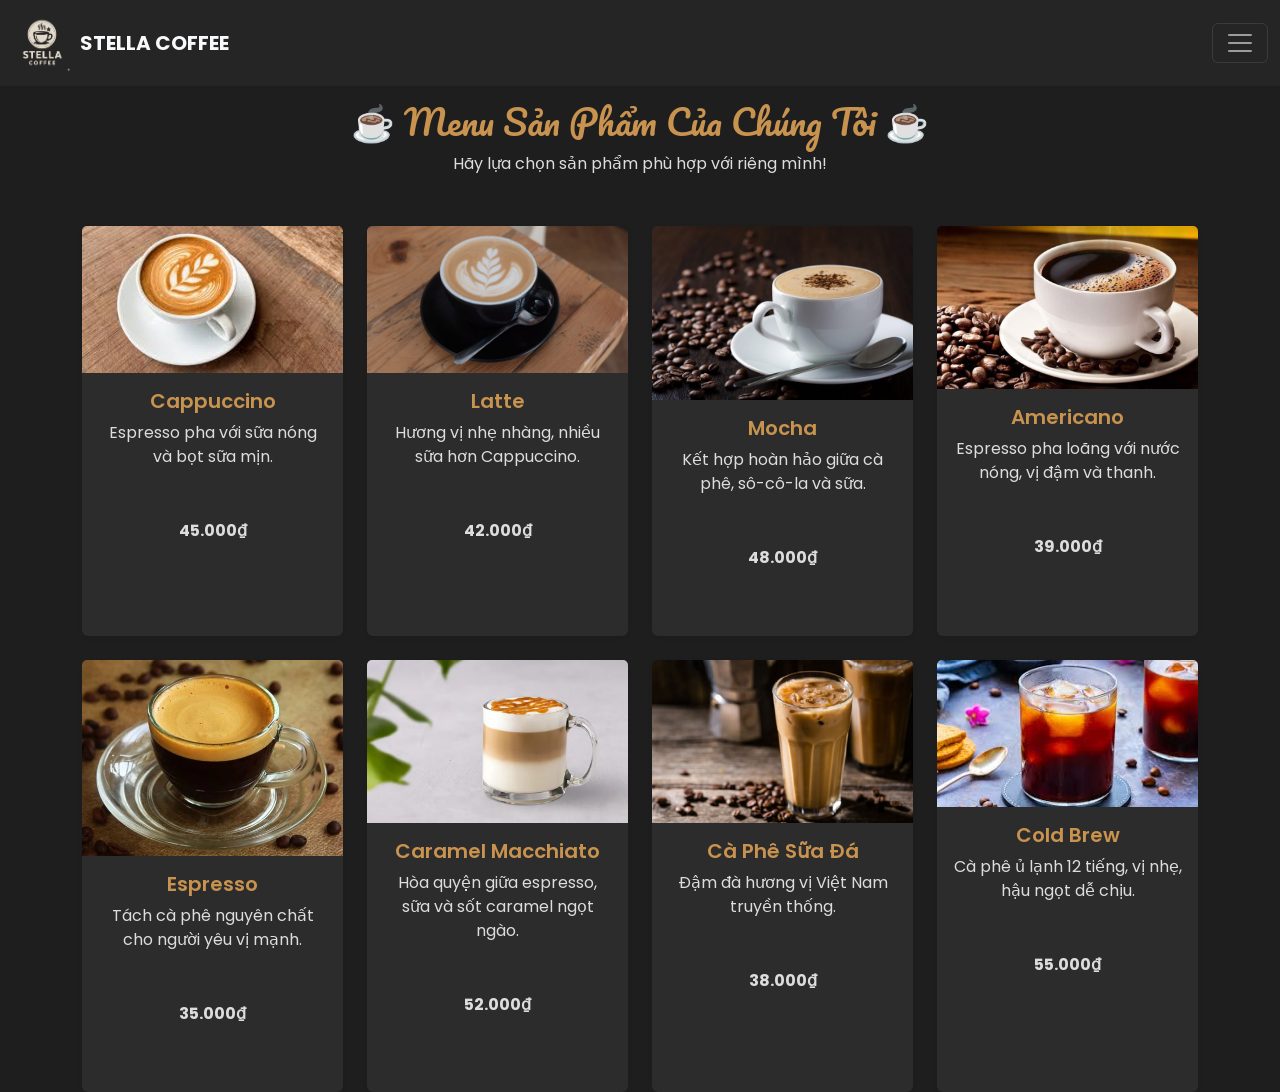
==== Menu.html @ ab0bbe63 "Cải thiện trang Contact" ====
<!DOCTYPE html>
<html lang="vi">

<head>
    <meta charset="UTF-8">
    <meta name="viewport" content="width=device-width, initial-scale=1.0">
    <title>Menu - Stella Coffee</title>
    <link rel="icon" type="image/png" href="assets/images/logo.png">

    <!-- Bootstrap -->
    <link href="https://cdn.jsdelivr.net/npm/bootstrap@5.3.8/dist/css/bootstrap.min.css" rel="stylesheet"
        integrity="sha384-sRIl4kxILFvY47J16cr9ZwB07vP4J8+LH7qKQnuqkuIAvNWLzeN8tE5YBujZqJLB" crossorigin="anonymous">

    <!-- Font đẹp -->
    <link href="https://fonts.googleapis.com/css2?family=Pacifico&family=Poppins:wght@400;600&display=swap"
        rel="stylesheet">

    <!-- Custom CSS -->
    <link rel="stylesheet" href="assets/style.css">

    <style>
        body {
            background-color: #1e1e1e;
            color: #f5f5f5;
            font-family: "Poppins", sans-serif;
        }

        .navbar {
            background-color: #252525;
        }

        .menu-section {
            min-height: 100vh;
            padding-top: 100px;
            text-align: center;
            background-color: #1e1e1e;
        }

        .menu-section h1 {
            color: #c8924f;
            font-family: "Pacifico", cursive;
            font-size: 2.2rem;
            margin-bottom: 10px;
        }

        .menu-section p {
            color: #ddd;
            margin-bottom: 50px;
        }

        .card {
            background-color: #2c2c2c;
            border: none;
            transition: transform 0.3s ease, box-shadow 0.3s ease;
        }

        .card:hover {
            transform: translateY(-10px);
            box-shadow: 0 6px 20px rgba(0, 0, 0, 0.4);
        }

        .card img {
            transition: transform 0.4s ease;
        }

        .card:hover img {
            transform: scale(1.05);
        }

        .card-title {
            color: #c8924f;
            font-weight: 600;
        }

        .card-text {
            color: #bbb;
        }

        .price {
            color: #f5f5f5;
            font-weight: bold;
        }
    </style>
</head>

<body>
    <!-- Thanh điều hướng -->
    <header>
        <nav class="navbar fixed-top navbar-dark">
            <div class="container-fluid">
                <a href="index.html" class="navbar-brand d-flex align-items-center">
                    <img src="assets/images/logo.png" alt="Logo Coffee"
                        style="width: 60px; height: auto; margin-right: 8px;">
                    <span class="fw-bold text-light">STELLA COFFEE</span>
                </a>

                <button class="navbar-toggler" type="button" data-bs-toggle="offcanvas"
                    data-bs-target="#offcanvasNavbar" aria-controls="offcanvasNavbar" aria-label="Toggle navigation">
                    <span class="navbar-toggler-icon"></span>
                </button>

                <div class="offcanvas offcanvas-end text-bg-dark" tabindex="-1" id="offcanvasNavbar">
                    <div class="offcanvas-header">
                        <h5 class="offcanvas-title">MENU</h5>
                        <button type="button" class="btn-close btn-close-white" data-bs-dismiss="offcanvas"
                            aria-label="Close"></button>
                    </div>
                    <div class="offcanvas-body">
                        <ul class="navbar-nav justify-content-end flex-grow-1 pe-3">
                            <li class="nav-item"><a class="nav-link text-light" href="index.html">Trang chủ</a></li>
                            <li class="nav-item"><a class="nav-link text-light" href="#">Giới thiệu</a></li>
                            <li class="nav-item"><a class="nav-link text-light active" href="Menu.html">Menu</a></li>
                            <li class="nav-item"><a class="nav-link text-light" href="#">Thư viện</a></li>
                            <li class="nav-item"><a class="nav-link text-light" href="Contact.html">Liên hệ</a></li>
                        </ul>
                    </div>
                </div>
            </div>
        </nav>
    </header>

    <!-- Nội dung chính -->
    <main>
        <section class="menu-section">
            <div class="container">
                <h1>☕ Menu Sản Phẩm Của Chúng Tôi ☕</h1>
                <p>Hãy lựa chọn sản phẩm phù hợp với riêng mình!</p>

                <div class="row g-4 justify-content-center">
                    <!-- Sản phẩm 1 -->
                    <div class="col-md-3 col-sm-6">
                        <div class="card h-100 shadow-sm">
                            <img src="assets/images/capuccino.jpg" class="card-img-top" alt="Cappuccino">
                            <div class="card-body">
                                <h5 class="card-title">Cappuccino</h5>
                                <p class="card-text">Espresso pha với sữa nóng và bọt sữa mịn.</p>
                                <p class="price">45.000₫</p>
                            </div>
                        </div>
                    </div>

                    <!-- Sản phẩm 2 -->
                    <div class="col-md-3 col-sm-6">
                        <div class="card h-100 shadow-sm">
                            <img src="assets/images/latte.jpg" class="card-img-top" alt="Latte">
                            <div class="card-body">
                                <h5 class="card-title">Latte</h5>
                                <p class="card-text">Hương vị nhẹ nhàng, nhiều sữa hơn Cappuccino.</p>
                                <p class="price">42.000₫</p>
                            </div>
                        </div>
                    </div>

                    <!-- Sản phẩm 3 -->
                    <div class="col-md-3 col-sm-6">
                        <div class="card h-100 shadow-sm">
                            <img src="assets/images/mocha.jpg" class="card-img-top" alt="Mocha">
                            <div class="card-body">
                                <h5 class="card-title">Mocha</h5>
                                <p class="card-text">Kết hợp hoàn hảo giữa cà phê, sô-cô-la và sữa.</p>
                                <p class="price">48.000₫</p>
                            </div>
                        </div>
                    </div>

                    <!-- Sản phẩm 4 -->
                    <div class="col-md-3 col-sm-6">
                        <div class="card h-100 shadow-sm">
                            <img src="assets/images/americano.jpg" class="card-img-top" alt="Americano">
                            <div class="card-body">
                                <h5 class="card-title">Americano</h5>
                                <p class="card-text">Espresso pha loãng với nước nóng, vị đậm và thanh.</p>
                                <p class="price">39.000₫</p>
                            </div>
                        </div>
                    </div>

                    <!-- Sản phẩm 5 -->
                    <div class="col-md-3 col-sm-6">
                        <div class="card h-100 shadow-sm">
                            <img src="assets/images/Espresso.webp" class="card-img-top" alt="Espresso">
                            <div class="card-body">
                                <h5 class="card-title">Espresso</h5>
                                <p class="card-text">Tách cà phê nguyên chất cho người yêu vị mạnh.</p>
                                <p class="price">35.000₫</p>
                            </div>
                        </div>
                    </div>

                    <!-- Sản phẩm 6 -->
                    <div class="col-md-3 col-sm-6">
                        <div class="card h-100 shadow-sm">
                            <img src="assets/images/Caramel Macchiato.jpg" class="card-img-top" alt="Caramel Macchiato">
                            <div class="card-body">
                                <h5 class="card-title">Caramel Macchiato</h5>
                                <p class="card-text">Hòa quyện giữa espresso, sữa và sốt caramel ngọt ngào.</p>
                                <p class="price">52.000₫</p>
                            </div>
                        </div>
                    </div>

                    <!-- Sản phẩm 7 -->
                    <div class="col-md-3 col-sm-6">
                        <div class="card h-100 shadow-sm">
                            <img src="assets/images/Cà Phê Sữa Đá.jpg" class="card-img-top" alt="Vietnamese Coffee">
                            <div class="card-body">
                                <h5 class="card-title">Cà Phê Sữa Đá</h5>
                                <p class="card-text">Đậm đà hương vị Việt Nam truyền thống.</p>
                                <p class="price">38.000₫</p>
                            </div>
                        </div>
                    </div>

                    <!-- Sản phẩm 8 -->
                    <div class="col-md-3 col-sm-6">
                        <div class="card h-100 shadow-sm">
                            <img src="assets/images/Cold Brew.jpg" class="card-img-top" alt="Cold Brew">
                            <div class="card-body">
                                <h5 class="card-title">Cold Brew</h5>
                                <p class="card-text">Cà phê ủ lạnh 12 tiếng, vị nhẹ, hậu ngọt dễ chịu.</p>
                                <p class="price">55.000₫</p>
                            </div>
                        </div>
                    </div>
                </div>
            </div>
        </section>
    </main>

    <!-- Script Bootstrap -->
    <script src="https://cdn.jsdelivr.net/npm/bootstrap@5.3.8/dist/js/bootstrap.bundle.min.js"
        integrity="sha384-FKyoEForCGlyvwx9Hj09JcYn3nv7wiPVlz7YYwJrWVcXK/BmnVDxM+D2scQbITxI"
        crossorigin="anonymous"></script>
</body>

</html>
---- assets/style.css ----
/* Importing Google fonts */
@import url("https://fonts.googleapis.com/css2?family=Miniver&family=Poppins:ital,wght@0,400;0,500;0,600;0,700;1,400&display=swap");
* {
  margin: 0;
  padding: 0;
  box-sizing: border-box;
  font-family: "Poppins", sans-serif;
}

:root {
  /* Colors - Tông Đen/Vàng Đồng */
  --white-color: #fff;
  --dark-color: #faf3e0; /* Màu Kem/Trắng Sáng cho chữ trên nền Tối */
  --primary-color: #252525; /* Màu Đen làm nền chính */
  --secondary-color: #c68a4d; /* Màu Vàng Đồng/Caramel làm điểm nhấn */
  --light-pink-color: #faf4f5;
  --medium-gray-color: #ccc;
  /* Font size */
  --font-size-s: 0.9rem;
  --font-size-n: 1rem;
  --font-size-m: 1.12rem;
  --font-size-l: 1.5rem;
  --font-size-xl: 2rem;
  --font-size-xxl: 2.3rem;
  /* Font weight */
  --font-weight-normal: 400;
  --font-weight-medium: 500;
  --font-weight-semibold: 600;
  --font-weight-bold: 700;
  /* Border radius */
  --border-radius-s: 8px;
  --border-radius-m: 30px;
  --border-radius-circle: 50%;
  /* Site max width */
  --site-max-width: 1300px;
}
html {
  scroll-behavior: smooth;
}
/*Stylings for whole site*/
ul {
  list-style: none;
}

a {
  text-decoration: none;
}

button {
  cursor: pointer;
  border: none;
  background: none;
}

img {
  width: 100%;
}

.section-content {
  margin: 0 auto;
  padding: 0px 20px;
  max-width: var(--site-max-width);
}

/* ------------------------------------ */
/* Navbar styling (Đã được điều chỉnh cho phù hợp với Bootstrap) */
/* ------------------------------------ */
header {
  position: relative;
  width: 100%;
  z-index: 5;
  /* Background: Mặc định là primary-color (Đen), nhưng sẽ được đặt lại trong thẻ <nav> HTML */
  background: var(--primary-color);
}

/* Các style Navbar cũ đã được thay thế bằng style Bootstrap,
   chỉ giữ lại style logo và link hover/active tự custom */

.navbar .nav-menu .nav-link {
  padding: 10px 18px;
  /* color đã được set inline trong HTML để tương thích Bootstrap, 
     nhưng giữ lại style này để dự phòng hoặc cho các trạng thái khác */
  color: var(--white-color);
  font-size: var(--font-size-m);
  border-radius: var(--border-radius-m);
  transition: 0.3s ease;
}

/* Hiệu ứng hover cho menu item */
.navbar .nav-menu .nav-link:hover {
  color: var(--primary-color) !important; /* Đổi thành màu nền chính (Đen) */
  background: var(--secondary-color); /* Nền vàng đồng nổi bật */
}

/* ------------------------------------ */
/* Hero section styling */
/* ------------------------------------ */
.hero-section {
  min-height: 100vh;
  background: var(--primary-color); /* Nền Đen */
}
.hero-section .section-content {
  display: flex;
  padding-top: 40px;
  align-items: center;
  min-height: 100vh;
  justify-content: space-between;
}
.hero-section .hero-details {
  color: var(--white-color); /* Chữ trắng trên nền đen */
}
.hero-section .hero-details .title {
  font-size: var(--font-size-xxl);
  color: var(--secondary-color); /* Tiêu đề Vàng Đồng */
  font-family: "Miniver", sans-serif;
}
.hero-section .hero-details .subtitle {
  margin-top: 8px;
  max-width: 70%;
  font-size: var(--font-size-xl);
  font-weight: var(--font-weight-semibold);
}
.hero-section .hero-details .description {
  max-width: 70%;
  margin: 24px 0 40px;
  font-size: var(--font-size-m);
}
.hero-section .hero-details .buttons {
  display: flex;
  gap: 23px;
}
/* Nút Order Now (Màu nhấn) */
.hero-section .hero-details .button {
  padding: 10px 26px;
  display: block;
  border: 2px solid transparent;
  border-radius: var(--border-radius-m);
  background: var(--secondary-color); /* Nền Vàng Đồng */
  color: var(--primary-color); /* Chữ Đen */
  font-size: var(--font-size-m);
  font-weight: var(--font-weight-medium);
  transition: 0.3s ease;
}
/* Hiệu ứng hover cho nút Order Now */
.hero-section .hero-details .button:hover,
.hero-section .hero-details .button.contact-us {
  color: var(--white-color); /* Chữ Trắng */
  border-color: var(--white-color);
  background: transparent;
}
/* Nút Contact Us (Nền trong suốt, viền trắng) */
.hero-section .hero-details .button.contact-us:hover {
  color: var(--primary-color); /* Chữ Đen */
  background: var(--secondary-color); /* Nền Vàng Đồng */
  border-color: var(--secondary-color);
}
.hero-section .hero-image-wrapper {
  max-width: 500px;
  margin-right: 30px;
}
/* ------------------------------------ */
/* Menu section styling (Cơ bản)        */
/* ------------------------------------ */
.menu-section {
  min-height: 100vh;
  background: var(--primary-color); /* Nền Đen */
}
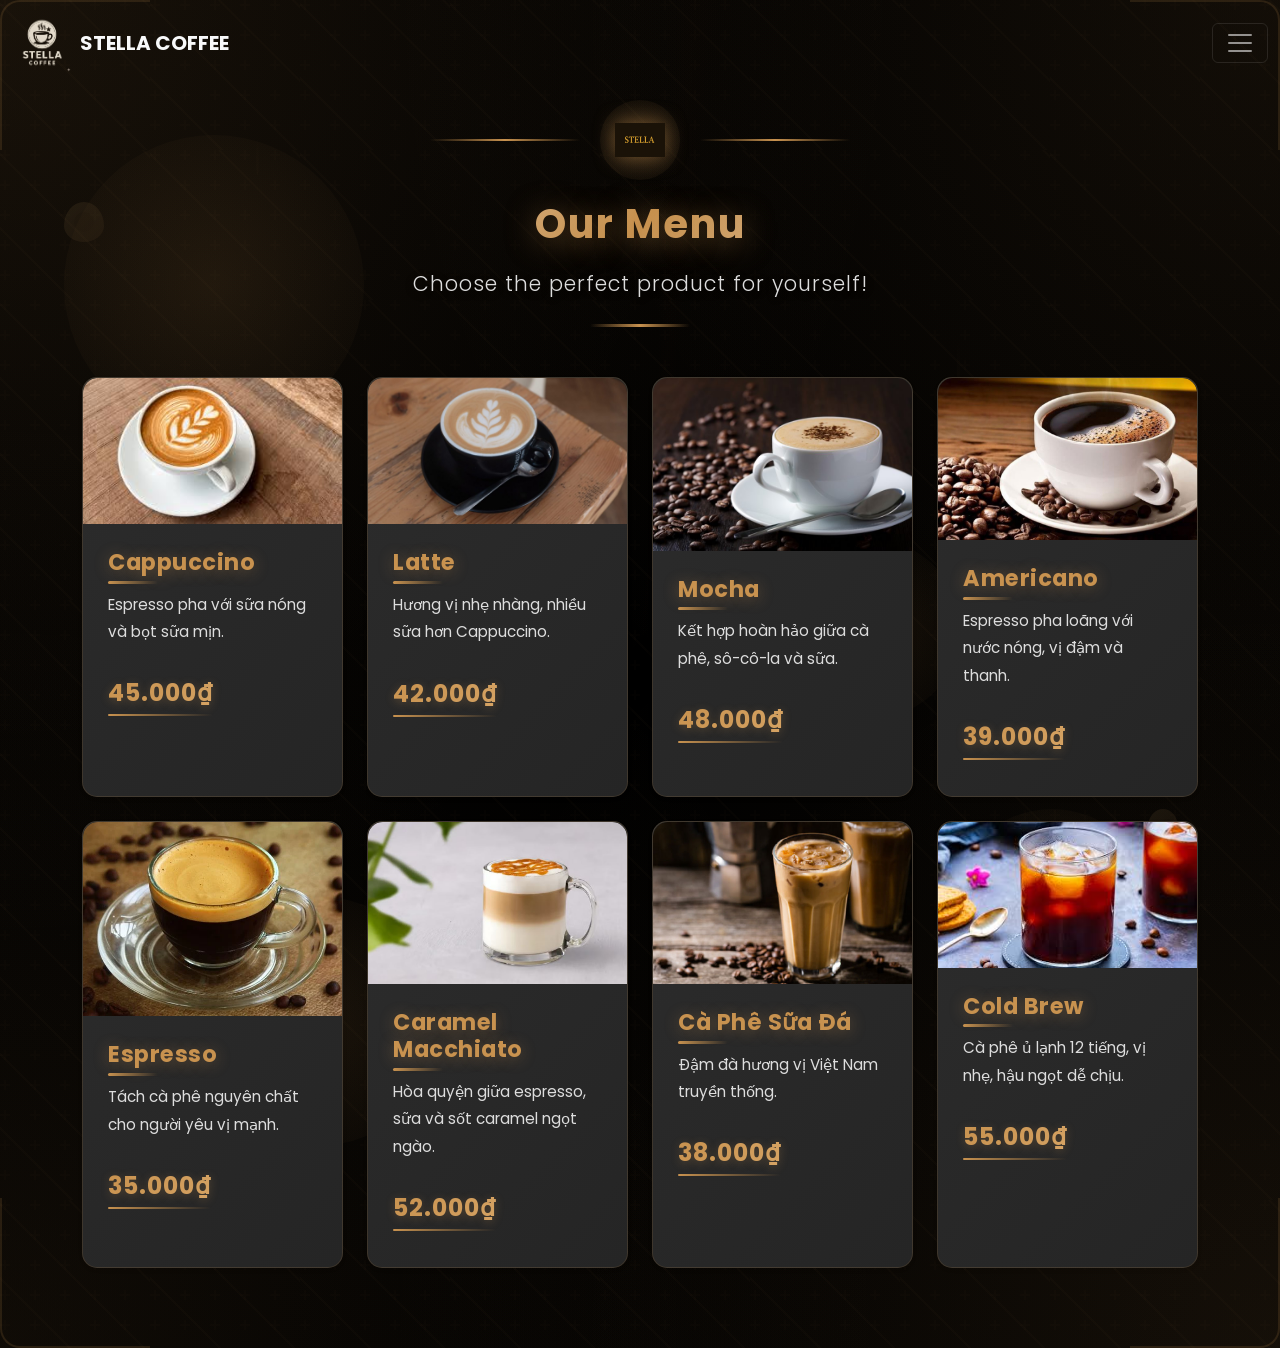
==== commit d39fb1f9: "Thaydoi" ====
--- a/Menu.html
+++ b/Menu.html
@@ -17,70 +17,7 @@
 
     <!-- Custom CSS -->
     <link rel="stylesheet" href="assets/style.css">
-
-    <style>
-        body {
-            background-color: #1e1e1e;
-            color: #f5f5f5;
-            font-family: "Poppins", sans-serif;
-        }
-
-        .navbar {
-            background-color: #252525;
-        }
-
-        .menu-section {
-            min-height: 100vh;
-            padding-top: 100px;
-            text-align: center;
-            background-color: #1e1e1e;
-        }
-
-        .menu-section h1 {
-            color: #c8924f;
-            font-family: "Pacifico", cursive;
-            font-size: 2.2rem;
-            margin-bottom: 10px;
-        }
-
-        .menu-section p {
-            color: #ddd;
-            margin-bottom: 50px;
-        }
-
-        .card {
-            background-color: #2c2c2c;
-            border: none;
-            transition: transform 0.3s ease, box-shadow 0.3s ease;
-        }
-
-        .card:hover {
-            transform: translateY(-10px);
-            box-shadow: 0 6px 20px rgba(0, 0, 0, 0.4);
-        }
-
-        .card img {
-            transition: transform 0.4s ease;
-        }
-
-        .card:hover img {
-            transform: scale(1.05);
-        }
-
-        .card-title {
-            color: #c8924f;
-            font-weight: 600;
-        }
-
-        .card-text {
-            color: #bbb;
-        }
-
-        .price {
-            color: #f5f5f5;
-            font-weight: bold;
-        }
-    </style>
+    <link rel="stylesheet" href="assets/menu.css">
 </head>
 
 <body>
@@ -122,9 +59,44 @@
     <!-- Nội dung chính -->
     <main>
         <section class="menu-section">
+            <!-- Animated Background Shapes -->
+            <div class="bg-shape bg-shape-1"></div>
+            <div class="bg-shape bg-shape-2"></div>
+            <div class="bg-shape bg-shape-3"></div>
+            <div class="bg-shape bg-shape-4"></div>
+            
+            <!-- Decorative Background Elements -->
+            <div class="coffee-bean coffee-bean-1"></div>
+            <div class="coffee-bean coffee-bean-2"></div>
+            <div class="coffee-bean coffee-bean-3"></div>
+            <div class="coffee-bean coffee-bean-4"></div>
+            <div class="coffee-steam steam-1"></div>
+            <div class="coffee-steam steam-2"></div>
+            <div class="coffee-steam steam-3"></div>
+            
+            <!-- Decorative Corner Elements -->
+            <div class="decorative-corner corner-top-left"></div>
+            <div class="decorative-corner corner-top-right"></div>
+            <div class="decorative-corner corner-bottom-left"></div>
+            <div class="decorative-corner corner-bottom-right"></div>
+            
+            <!-- Background Pattern SVG -->
+            <div class="bg-pattern"></div>
+            
             <div class="container">
-                <h1>☕ Menu Sản Phẩm Của Chúng Tôi ☕</h1>
-                <p>Hãy lựa chọn sản phẩm phù hợp với riêng mình!</p>
+                <div class="menu-header text-center fade-in-up">
+                    <div class="header-decoration">
+                        <div class="decoration-line left-line"></div>
+                        <div class="header-icon-wrapper">
+                            <div class="icon-glow"></div>
+                            <img src="assets/images/logo1.png" alt="Logo Stella Coffee" class="header-logo-icon">
+                        </div>
+                        <div class="decoration-line right-line"></div>
+                    </div>
+                    <h1>Our Menu</h1>
+                    <p class="subtitle-text">Choose the perfect product for yourself!</p>
+                    <div class="header-underline"></div>
+                </div>
 
                 <div class="row g-4 justify-content-center">
                     <!-- Sản phẩm 1 -->
--- a/assets/menu.css
+++ b/assets/menu.css
@@ -0,0 +1,630 @@
+/* Menu Section Styling - Matching Contact Page */
+.menu-section {
+    min-height: 100vh;
+    padding-top: 100px;
+    padding-bottom: 80px;
+    background-color: #000000;
+    color: #f5f5f5;
+    font-family: "Poppins", sans-serif;
+    position: relative;
+    overflow: hidden;
+    /* Black Background với subtle gradients */
+    background: 
+        /* Subtle radial gradients for depth */
+        radial-gradient(ellipse at top left, rgba(200, 146, 79, 0.05) 0%, transparent 40%),
+        radial-gradient(ellipse at top right, rgba(200, 146, 79, 0.04) 0%, transparent 40%),
+        radial-gradient(ellipse at bottom left, rgba(200, 146, 79, 0.03) 0%, transparent 40%),
+        radial-gradient(ellipse at bottom right, rgba(200, 146, 79, 0.04) 0%, transparent 40%),
+        /* Base black */
+        #000000;
+    background-size: 100% 100%, 100% 100%, 100% 100%, 100% 100%, 100% 100%;
+}
+
+.menu-section::before {
+    content: '';
+    position: absolute;
+    top: 0;
+    left: 0;
+    right: 0;
+    bottom: 0;
+    /* Subtle gradient overlays trên nền đen */
+    background: 
+        /* Radial gradients for subtle depth */
+        radial-gradient(ellipse at top left, rgba(200, 146, 79, 0.08) 0%, transparent 50%),
+        radial-gradient(ellipse at top right, rgba(200, 146, 79, 0.06) 0%, transparent 50%),
+        radial-gradient(ellipse at bottom left, rgba(200, 146, 79, 0.05) 0%, transparent 50%),
+        radial-gradient(ellipse at bottom right, rgba(200, 146, 79, 0.07) 0%, transparent 50%),
+        /* Diagonal pattern rất subtle */
+        repeating-linear-gradient(
+            45deg,
+            transparent,
+            transparent 50px,
+            rgba(200, 146, 79, 0.02) 50px,
+            rgba(200, 146, 79, 0.02) 52px
+        );
+    background-size: 100% 100%, 100% 100%, 100% 100%, 100% 100%, 150px 150px;
+    z-index: 0;
+    pointer-events: none;
+    /* animation: backgroundPulse 15s ease-in-out infinite; */
+}
+
+/* Animated Background Pattern Overlay */
+.menu-section::after {
+    content: '';
+    position: absolute;
+    top: 0;
+    left: 0;
+    right: 0;
+    bottom: 0;
+    background-image: 
+        /* Coffee bean pattern overlay - rất subtle trên nền đen */
+        repeating-conic-gradient(
+            from 0deg at 50% 50%,
+            transparent 0deg,
+            rgba(200, 146, 79, 0.015) 5deg,
+            transparent 10deg,
+            transparent 360deg
+        );
+    opacity: 0.4;
+    z-index: 0;
+    pointer-events: none;
+    mix-blend-mode: overlay;
+}
+
+@keyframes backgroundPulse {
+    0%, 100% {
+        transform: scale(1) rotate(0deg);
+        opacity: 0.5;
+    }
+    50% {
+        transform: scale(1.2) rotate(180deg);
+        opacity: 0.3;
+    }
+}
+
+/* Floating Coffee Beans Animation */
+.coffee-bean {
+    position: absolute;
+    width: 40px;
+    height: 40px;
+    background: linear-gradient(135deg, #8b6f47 0%, #5c4427 100%);
+    border-radius: 50% 50% 50% 50% / 60% 60% 40% 40%;
+    opacity: 0.15;
+    /* animation: float 15s infinite ease-in-out; */
+    z-index: 0;
+}
+
+.coffee-bean::before {
+    content: '';
+    position: absolute;
+    width: 20px;
+    height: 20px;
+    background: #5c4427;
+    border-radius: 50%;
+    top: 10px;
+    left: 10px;
+    opacity: 0.5;
+}
+
+.coffee-bean-1 {
+    top: 15%;
+    left: 5%;
+    animation-delay: 0s;
+}
+
+.coffee-bean-2 {
+    top: 60%;
+    right: 8%;
+    animation-delay: 3s;
+    width: 30px;
+    height: 30px;
+}
+
+.coffee-bean-3 {
+    bottom: 20%;
+    left: 10%;
+    animation-delay: 6s;
+    width: 35px;
+    height: 35px;
+}
+
+.coffee-bean-4 {
+    top: 40%;
+    right: 15%;
+    animation-delay: 9s;
+    width: 25px;
+    height: 25px;
+}
+
+@keyframes float {
+    0%, 100% {
+        transform: translateY(0px) rotate(0deg);
+    }
+    25% {
+        transform: translateY(-30px) rotate(90deg);
+    }
+    50% {
+        transform: translateY(-60px) rotate(180deg);
+    }
+    75% {
+        transform: translateY(-30px) rotate(270deg);
+    }
+}
+
+/* Coffee Steam Animation */
+.coffee-steam {
+    position: absolute;
+    width: 3px;
+    height: 40px;
+    background: linear-gradient(to top, rgba(200, 146, 79, 0.1), transparent);
+    border-radius: 50% 50% 50% 50% / 60% 60% 40% 40%;
+    opacity: 0.2;
+    /* animation: steam-rise 8s infinite ease-in-out; */
+}
+
+.steam-1 {
+    top: 10%;
+    left: 20%;
+    animation-delay: 0s;
+}
+
+.steam-2 {
+    top: 25%;
+    right: 25%;
+    animation-delay: 2s;
+    height: 50px;
+}
+
+.steam-3 {
+    bottom: 15%;
+    right: 15%;
+    animation-delay: 4s;
+    height: 35px;
+}
+
+@keyframes steam-rise {
+    0% {
+        transform: translateY(0) scaleX(1);
+        opacity: 0.2;
+    }
+    50% {
+        transform: translateY(-50px) scaleX(1.5);
+        opacity: 0.05;
+    }
+    100% {
+        transform: translateY(-100px) scaleX(2);
+        opacity: 0;
+    }
+}
+
+/* Background Shapes */
+.bg-shape {
+    position: absolute;
+    border-radius: 50%;
+    background: radial-gradient(circle, rgba(200, 146, 79, 0.1), transparent);
+    z-index: 0;
+    /* animation: shapeFloat 20s infinite ease-in-out; */
+    pointer-events: none;
+}
+
+.bg-shape-1 {
+    width: 300px;
+    height: 300px;
+    top: 10%;
+    left: 5%;
+    animation-delay: 0s;
+}
+
+.bg-shape-2 {
+    width: 200px;
+    height: 200px;
+    top: 60%;
+    right: 10%;
+    animation-delay: 5s;
+}
+
+.bg-shape-3 {
+    width: 250px;
+    height: 250px;
+    bottom: 15%;
+    left: 15%;
+    animation-delay: 10s;
+}
+
+.bg-shape-4 {
+    width: 180px;
+    height: 180px;
+    top: 40%;
+    right: 25%;
+    animation-delay: 15s;
+}
+
+@keyframes shapeFloat {
+    0%, 100% {
+        transform: translate(0, 0) scale(1);
+        opacity: 0.3;
+    }
+    33% {
+        transform: translate(30px, -30px) scale(1.1);
+        opacity: 0.5;
+    }
+    66% {
+        transform: translate(-20px, 20px) scale(0.9);
+        opacity: 0.4;
+    }
+}
+
+/* Background Pattern */
+.bg-pattern {
+    position: absolute;
+    top: 0;
+    left: 0;
+    right: 0;
+    bottom: 0;
+    background-image: 
+        url("data:image/svg+xml,%3Csvg width='60' height='60' viewBox='0 0 60 60' xmlns='http://www.w3.org/2000/svg'%3E%3Cg fill='none' fill-rule='evenodd'%3E%3Cg fill='%23c8924f' fill-opacity='0.03'%3E%3Cpath d='M36 34v-4h-2v4h-4v2h4v4h2v-4h4v-2h-4zm0-30V0h-2v4h-4v2h4v4h2V6h4V4h-4zM6 34v-4H4v4H0v2h4v4h2v-4h4v-2H6zM6 4V0H4v4H0v2h4v4h2V6h4V4H6z'/%3E%3C/g%3E%3C/g%3E%3C/svg%3E");
+    opacity: 0.5;
+    z-index: 0;
+    pointer-events: none;
+    /* animation: patternMove 30s linear infinite; */
+}
+
+@keyframes patternMove {
+    0% {
+        background-position: 0 0;
+    }
+    100% {
+        background-position: 60px 60px;
+    }
+}
+
+/* Decorative Corners */
+.decorative-corner {
+    position: absolute;
+    width: 150px;
+    height: 150px;
+    border: 2px solid rgba(200, 146, 79, 0.15);
+    z-index: 0;
+}
+
+.corner-top-left {
+    top: 0;
+    left: 0;
+    border-right: none;
+    border-bottom: none;
+    border-top-left-radius: 20px;
+}
+
+.corner-top-right {
+    top: 0;
+    right: 0;
+    border-left: none;
+    border-bottom: none;
+    border-top-right-radius: 20px;
+}
+
+.corner-bottom-left {
+    bottom: 0;
+    left: 0;
+    border-right: none;
+    border-top: none;
+    border-bottom-left-radius: 20px;
+}
+
+.corner-bottom-right {
+    bottom: 0;
+    right: 0;
+    border-left: none;
+    border-top: none;
+    border-bottom-right-radius: 20px;
+}
+
+/* Header Styling */
+.menu-header {
+    margin-bottom: 50px;
+    position: relative;
+    z-index: 1;
+}
+
+.header-decoration {
+    display: flex;
+    align-items: center;
+    justify-content: center;
+    gap: 20px;
+    margin-bottom: 20px;
+}
+
+.decoration-line {
+    height: 2px;
+    background: linear-gradient(to right, transparent, #c8924f, transparent);
+    flex: 1;
+    max-width: 150px;
+    /* animation: lineExpand 2s ease-in-out; */
+}
+
+@keyframes lineExpand {
+    from {
+        width: 0;
+        opacity: 0;
+    }
+    to {
+        width: 100%;
+        opacity: 1;
+    }
+}
+
+.header-icon-wrapper {
+    position: relative;
+    padding: 15px;
+    display: flex;
+    flex-direction: column;
+    align-items: center;
+    gap: 10px;
+}
+
+.icon-glow {
+    position: absolute;
+    top: 50%;
+    left: 50%;
+    transform: translate(-50%, -50%);
+    width: 80px;
+    height: 80px;
+    background: radial-gradient(circle, rgba(200, 146, 79, 0.2), transparent);
+    border-radius: 50%;
+    /* animation: pulse 2s infinite; */
+}
+
+@keyframes pulse {
+    0%, 100% {
+        transform: translate(-50%, -50%) scale(1);
+        opacity: 0.3;
+    }
+    50% {
+        transform: translate(-50%, -50%) scale(1.2);
+        opacity: 0.1;
+    }
+}
+
+.header-logo-icon {
+    width: 50px;
+    height: 50px;
+    object-fit: contain;
+    position: relative;
+    z-index: 1;
+    filter: drop-shadow(0 0 10px rgba(200, 146, 79, 0.5));
+    /* animation: iconFloat 3s ease-in-out infinite; */
+    transition: all 0.3s ease;
+}
+
+.header-logo-icon:hover {
+    transform: scale(1.1);
+    filter: drop-shadow(0 0 15px rgba(200, 146, 79, 0.7));
+}
+
+@keyframes iconFloat {
+    0%, 100% {
+        transform: translateY(0);
+    }
+    50% {
+        transform: translateY(-10px);
+    }
+}
+
+.menu-header h1 {
+    font-size: 2.5rem;
+    font-weight: 700;
+    background: linear-gradient(135deg, #f5f5f5 0%, #c8924f 50%, #f5f5f5 100%);
+    -webkit-background-clip: text;
+    -webkit-text-fill-color: transparent;
+    background-clip: text;
+    margin-bottom: 20px;
+    text-shadow: 0 4px 30px rgba(200, 146, 79, 0.5);
+    letter-spacing: 2px;
+    position: relative;
+    /* animation: textGlow 3s ease-in-out infinite; */
+    font-family: "Poppins", sans-serif;
+}
+
+@keyframes textGlow {
+    0%, 100% {
+        filter: brightness(1);
+    }
+    50% {
+        filter: brightness(1.2);
+    }
+}
+
+.subtitle-text {
+    font-size: 1.3rem;
+    color: #ddd;
+    margin-bottom: 25px;
+    font-weight: 300;
+    letter-spacing: 1px;
+    text-shadow: 0 2px 10px rgba(0, 0, 0, 0.3);
+}
+
+.header-underline {
+    width: 100px;
+    height: 3px;
+    background: linear-gradient(to right, transparent, #c8924f, transparent);
+    margin: 20px auto 0;
+    border-radius: 2px;
+}
+
+/* Fade In Animation - Disabled */
+/* .fade-in-up - animation disabled */
+
+@keyframes fadeInUp {
+    from {
+        opacity: 0;
+        transform: translateY(30px);
+    }
+    to {
+        opacity: 1;
+        transform: translateY(0);
+    }
+}
+
+/* Card Styling - Matching Contact Page */
+.menu-section .card {
+    background: linear-gradient(135deg, #2c2c2c 0%, #252525 100%);
+    border: 1px solid rgba(200, 146, 79, 0.15);
+    border-radius: 15px;
+    transition: all 0.4s cubic-bezier(0.4, 0, 0.2, 1);
+    position: relative;
+    z-index: 1;
+    overflow: hidden;
+    backdrop-filter: blur(10px);
+    box-shadow: 
+        0 4px 15px rgba(0, 0, 0, 0.4),
+        inset 0 1px 0 rgba(200, 146, 79, 0.1),
+        0 0 40px rgba(200, 146, 79, 0.05);
+}
+
+.menu-section .card::before {
+    content: '';
+    position: absolute;
+    top: 0;
+    left: -100%;
+    width: 100%;
+    height: 100%;
+    background: linear-gradient(90deg, transparent, rgba(200, 146, 79, 0.05), transparent);
+    transition: left 0.5s;
+    z-index: 0;
+}
+
+.menu-section .card:hover::before {
+    left: 100%;
+}
+
+.menu-section .card:hover {
+    transform: translateY(-10px);
+    border-color: rgba(200, 146, 79, 0.3);
+    box-shadow: 
+        0 25px 70px rgba(0, 0, 0, 0.6),
+        0 0 50px rgba(200, 146, 79, 0.15),
+        inset 0 1px 0 rgba(255, 255, 255, 0.1);
+}
+
+.menu-section .card-img-top {
+    transition: transform 0.4s ease;
+    border-radius: 15px 15px 0 0;
+}
+
+.menu-section .card:hover .card-img-top {
+    transform: scale(1.05);
+}
+
+.menu-section .card-body {
+    position: relative;
+    z-index: 1;
+    padding: 25px;
+}
+
+.menu-section .card-title {
+    color: #c8924f;
+    font-weight: 700;
+    font-size: 1.4rem;
+    margin-bottom: 15px;
+    text-shadow: 0 2px 15px rgba(200, 146, 79, 0.4);
+    letter-spacing: 0.5px;
+    font-family: "Poppins", sans-serif;
+    position: relative;
+}
+
+.menu-section .card-title::after {
+    content: '';
+    position: absolute;
+    bottom: -8px;
+    left: 0;
+    width: 50px;
+    height: 3px;
+    background: linear-gradient(90deg, #c8924f, transparent);
+    border-radius: 2px;
+}
+
+.menu-section .card-text {
+    color: #ddd;
+    line-height: 1.8;
+    font-size: 0.95rem;
+    margin-bottom: 20px;
+}
+
+.menu-section .price {
+    color: #f5f5f5;
+    font-weight: 700;
+    font-size: 1.5rem;
+    background: linear-gradient(135deg, #c8924f 0%, #d9a768 100%);
+    -webkit-background-clip: text;
+    -webkit-text-fill-color: transparent;
+    background-clip: text;
+    text-shadow: 0 2px 10px rgba(200, 146, 79, 0.3);
+    letter-spacing: 1px;
+    display: inline-block;
+    margin-top: 10px;
+    position: relative;
+}
+
+.menu-section .price::before {
+    content: '';
+    position: absolute;
+    bottom: -5px;
+    left: 0;
+    width: 100%;
+    height: 2px;
+    background: linear-gradient(90deg, #c8924f, transparent);
+    border-radius: 2px;
+}
+
+/* Decorative Elements for Cards */
+.menu-section .card::after {
+    content: '';
+    position: absolute;
+    top: 0;
+    left: 0;
+    right: 0;
+    height: 3px;
+    background: linear-gradient(to right, transparent, #c8924f, transparent);
+    opacity: 0.3;
+    transform: scaleX(0);
+    transition: transform 0.3s ease;
+}
+
+.menu-section .card:hover::after {
+    transform: scaleX(1);
+}
+
+/* Container z-index */
+.menu-section .container {
+    position: relative;
+    z-index: 1;
+}
+
+/* Responsive Design */
+@media (max-width: 768px) {
+    .menu-header h1 {
+        font-size: 2rem;
+    }
+
+    .subtitle-text {
+        font-size: 1.1rem;
+    }
+
+    .menu-section .card-title {
+        font-size: 1.2rem;
+    }
+
+    .menu-section .price {
+        font-size: 1.3rem;
+    }
+
+    .coffee-bean {
+        width: 25px;
+        height: 25px;
+    }
+
+    .bg-shape {
+        opacity: 0.3;
+    }
+}
+
